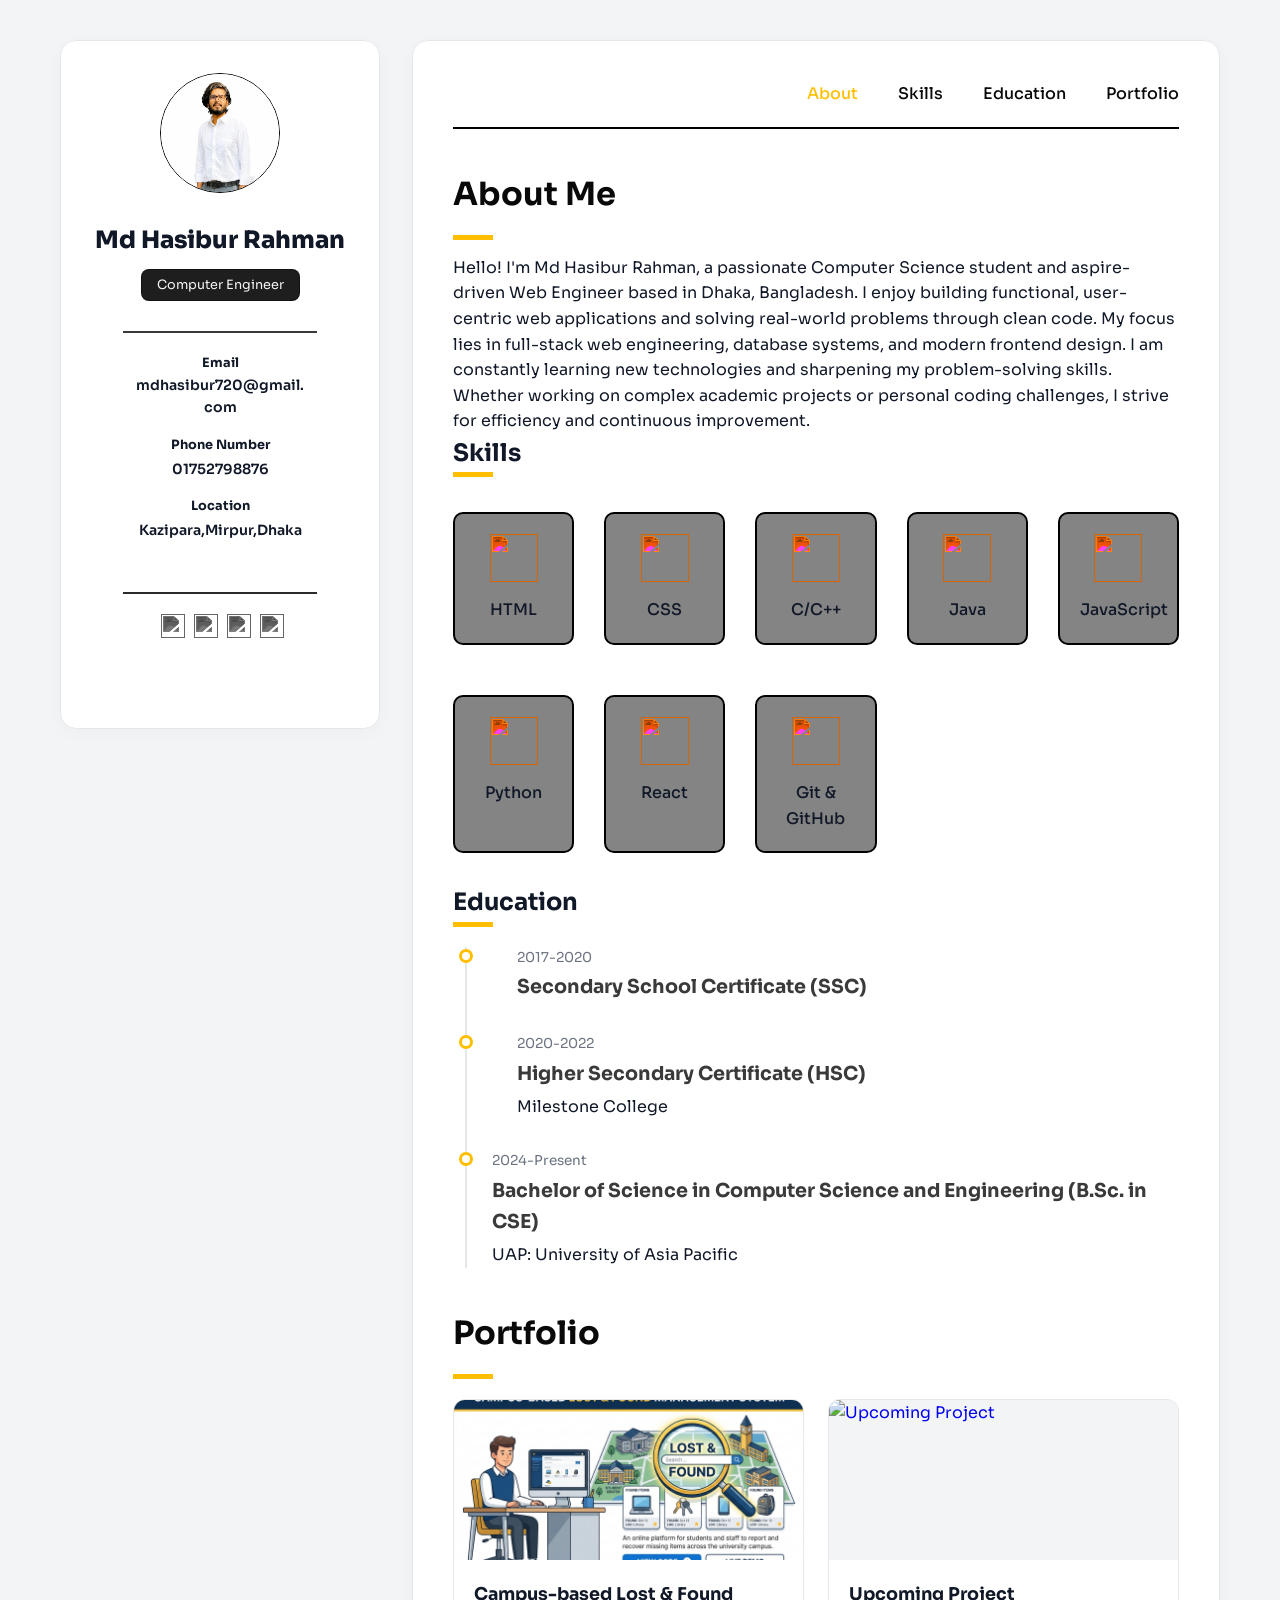
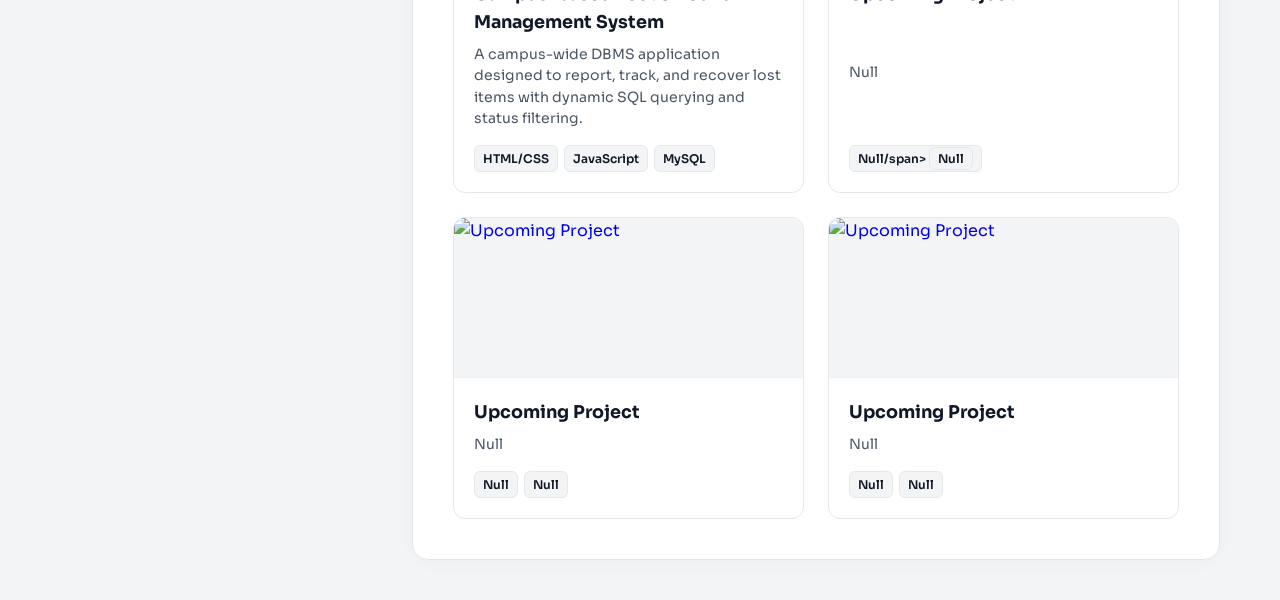
==== index.html @ e1d192c6 "Rename portfolio.html to index.html" ====
<!DOCTYPE html>
<html lang="en">
<head>
    <meta charset="UTF-8">
    <meta name="viewport" content="width=device-width, initial-scale=1.0">
    <title>Profile portfolio </title>
    <link rel="stylesheet" href="portfolio.css">
    <link href="https://fonts.googleapis.com/css2?family=Outfit:wght@400;600&family=Sora:wght@400;600&family=Space+Grotesk:wght@400;600&display=swap" rel="stylesheet">
</head>
<body>
  <div class="main-container">
  
  <!-- Sidebar Content -->
          <div class="sidebar">
            <!-- profile -->
             <div class="profile">
                <img src="myPhoto.jpeg" alt="My Photo">
                <h2>Md Hasibur Rahman </h2>
                <p>Computer Engineer</p>
               
             </div>
              <!-- contact -->
                 <div class="contact">
                    <div class="email">
                        <h3 class="lable">Email</h3>
                        <a href="mailto:mdhasibur720@gmail.com" class="value">mdhasibur720@gmail.com</a>
                    </div>
                     <div class="phone">
                        <h3 class="lable">Phone Number</h3>
                        <a href="tel:01752798876" class="value">01752798876</a>
                     </div>
                      <div class="location">
                        <h3 class="lable">Location</h3>
                        <p  class="value"  >Kazipara,Mirpur,Dhaka</p>
                      </div>
                    
                 </div>
                 <!--  -->
                 <div class="social">
                     <a href="https://www.linkedin.com/in/md-hasibur-rahman-11b45240b/" ><img src="https://encrypted-tbn0.gstatic.com/images?q=tbn:ANd9GcRs42TeO2LyTDuE3f8bmLB1W-jreAh4IgCcf4HkW2pc8A&s=10" alt=""></a>

                    <a href="https://github.com/mdhasib72" ><img src="https://simpleicons.org/icons/github.svg" alt=""></a>

                    <a href="https://www.instagram.com/rahman_ha_sib/" ><img src="https://simpleicons.org/icons/instagram.svg" alt=""></a>

                    <a href="https://www.facebook.com/mahammad.hasib007/" ><img src="https://simpleicons.org/icons/facebook.svg" alt=""></a>


                 </div>
   
          </div>

  <!-- Main Content Area -->
            <main class="main-content">
                <!-- navigation -->
                 <div id="navigation"> <nav> 
                    
                <a href="#about" class="active">About</a>
                <a href="#skills">Skills</a>
                <a href="#education">Education</a>
                <a href="#portfolio">Portfolio</a>
                </nav>
            </div>
                





                 <!-- about me  -->
                  <div id="about-me"></div>
                  <h2 class="heading">About Me</h2>
                  <div class="line"></div>
                  <p class="Content" >Hello! I'm Md Hasibur Rahman, a passionate Computer Science student and aspire-driven Web Engineer based in Dhaka, Bangladesh. I enjoy building functional, user-centric web applications and solving real-world problems through clean code.

My focus lies in full-stack web engineering, database systems, and modern frontend design. I am constantly learning new technologies and sharpening my problem-solving skills. Whether working on complex academic projects or personal coding challenges, I strive for efficiency and continuous improvement.</p>


                  <!-- skill -->
                   <div id="skills">
                    <h2>Skills</h2>
        
                    <div class="line"></div>
                    <div class="grid-container">
                        <div class="item">
                            <img src="https://simpleicons.org/icons/html5.svg" alt="">
                            <h3>HTML</h3>
                        </div>
                            <div class="item">
                            <img src="https://simpleicons.org/icons/css.svg" alt="">
                            <h3>CSS</h3>
                        </div>
                            <div class="item">
                            <img src="https://simpleicons.org/icons/c.svg" alt="">
                            <h3>C/C++</h3>
                        </div>
                            <div class="item">
                            <img src="https://img.icons8.com/?size=100&id=2572&format=png" alt="">
                            <h3>Java</h3>
                        </div>
                            <div class="item">
                            <img src="https://simpleicons.org/icons/javascript.svg" alt="">
                            <h3>JavaScript</h3>
                        </div>
                            <div class="item">
                            <img src="https://simpleicons.org/icons/python.svg" alt="">
                            <h3>Python</h3>
                        </div>
                            <div class="item">
                            <img src="https://simpleicons.org/icons/react.svg" alt="">
                            <h3>React</h3>
                        </div>
                            <div class="item">
                            <img src="https://simpleicons.org/icons/git.svg" alt="">
                            <h3>Git & GitHub</h3>
                        </div>
                    </div>



                   </div>







                       <!-- education -->
                        <div id="education"></div>
                          <h2>Education</h2>
        
                    <div class="line"></div>
                    <div class="edtech">
                        
                      <div class="edschool">
                        <div class="year">2017-2020</div>
                        <h3 class="degree"> Secondary School Certificate (SSC)</h3>
                        <p class="College"></p>
                          <div class="goal"></div>
                        
                      </div>
                      <div class="edcollege">
                        <div class="year">2020-2022</div>
                        <h3 class="degree">Higher Secondary Certificate (HSC) </h3>
                        <p class="College">Milestone College</p>
                        <p class="work"></p>
                        <div class="goal"></div>

                      </div>
                      <div class="edvarsity">
                        <div class="goal"></div>
                        <div class="year">2024-Present</div>
                        <h3 class="degree">Bachelor of Science in Computer Science and Engineering (B.Sc. in CSE)</h3>
                        <p class="College">UAP: University of Asia Pacific</p>
                        <p class="work"></p>
                        <div class="liner"></div>
                      </div>
                    </div>



                   <!-- portfolio -->
                    <!-- <div id="portfolio"></div>
                      <h2>Portfolio</h2>
        
                    <div class="line"></div>
                    <div class="project-container">
                        <div class="project"></div>
                         <div class="project"></div>
                         <div class="project"></div>
                          <div class="project"></div>


                    </div> -->
<!-- portfolio section -->
<div id="portfolio">
  <h2 class="heading">Portfolio</h2>
  <div class="line"></div>

  <div class="project-container">
    
    <!-- Card 1: Active Project (Campus Lost & Found System) -->
    <a href="https://github.com/mdhasib72" target="_blank" class="project-card">
      <div class="card-img-wrapper">
        <img src="lost&found.jpg" alt="Campus Lost & Found System">
      </div>
      <div class="project-content">
        <h3>Campus-based Lost & Found Management System</h3>
        <p>A campus-wide DBMS application designed to report, track, and recover lost items with dynamic SQL querying and status filtering.</p>
        <div class="tech-stack">
          <span>HTML/CSS</span>
          <span>JavaScript</span>
          <span>MySQL</span>
        </div>
      </div>
    </a>

    <!-- Card 2: Upcoming Project -->
    <a href="https://github.com/mdhasib72" target="_blank" class="project-card">
      <div class="card-img-wrapper">
        <img src="your-image-2.jpg" alt="Upcoming Project">
      </div>
      <div class="project-content">
        <h3>Upcoming Project</h3>
        <p>Null</p>
        <div class="tech-stack">
          <span>Null/span>
          <span>Null</span>
        </div>
      </div>
    </a>

    <!-- Card 3: Upcoming Project -->
    <a href="https://github.com/mdhasib72" target="_blank" class="project-card">
      <div class="card-img-wrapper">
        <img src="your-image-3.jpg" alt="Upcoming Project">
      </div>
      <div class="project-content">
        <h3>Upcoming Project</h3>
        <p>Null</p>
        <div class="tech-stack">
          <span>Null</span>
          <span>Null</span>
        </div>
      </div>
    </a>

    <!-- Card 4: Upcoming Project -->
    <a href="https://github.com/mdhasib72" target="_blank" class="project-card">
      <div class="card-img-wrapper">
        <img src="your-image-4.jpg" alt="Upcoming Project">
      </div>
      <div class="project-content">
        <h3>Upcoming Project</h3>
        <p>Null</p>
        <div class="tech-stack">
          <span>Null</span>
          <span>Null</span>
        </div>
      </div>
    </a>

  </div>
</div>





            </div>

</div>




</body>
</html>
---- portfolio.css ----
*{
padding: 0%;
margin: 0%;
box-sizing: border-box;



}
body {
  background-color: #f3f4f6;
  font-family: 'Sora', 'Inter', sans-serif;
  color: #111827;
  line-height: 1.6;
  margin: 0;
  padding: 0;
}





/* Parent Grid Container */
.main-container {
  display: grid;
  grid-template-columns: 320px 1fr; 
  gap: 32px; /* Side by side space */
  max-width: 1200px;
  margin: 0 auto;
  padding: 40px 20px;
  align-items: start; /* Upore perfect alignment rakhar jonno */
}

/* Left Sidebar */
.sidebar {
    height: fit-content;
  background-color: #ffffff;
  padding: 32px ;
  border-radius: 16px;
  border: 1px solid #e5e7eb;
  box-shadow: 0 4px 20px -2px rgba(0, 0, 0, 0.03);
  
  position: sticky;
  top: 40px;
  
}

/* Right Main Content */
.main-content {
       min-height: 90vh;
       height: auto;
  background-color: #ffffff;
  padding: 40px;
  border-radius: 16px;
  border: 1px solid #e5e7eb;
  box-shadow: 0 4px 20px -2px rgba(0, 0, 0, 0.03);
}
.profile{

    text-align: center;
}
.profile img {
height: 120px;
width: 120px;
border-radius: 50%;
border: 1px solid black;


}
.contact{
margin: 30px;
border-top: 2px solid #3a3a3a;
padding: 20px;
text-align: center;
padding-left: 10px;  
  padding-right: 10px;
}
.profile h2{
font-size: 1.5rem;
font-weight: 800;
margin-top:20px ;
color: #111827;




}
.profile p{

background-color: #1e1e1e;
padding: 5px 15px ;
color: #f5f5f5;
border: 1px solid rgba(0, 0, 0, 0.401);
border-radius:8px ;
font-size: 0.8rem;
display: inline-block;
margin-top: 10px;



}
.lable{
    font-weight: 500px;
    font-size: 0.8rem;
    color: #111827;

}
.value{
color: #111827;
  font-size: 0.88rem;
  font-weight: 600;
  text-decoration: none;
  display: inline-block; 
  word-break: break-word; 
  margin: 0 auto;
}
.email,.phone{
    margin-bottom: 15px;
}

/* social */
.social{
margin: 30px;
border-top: 2px solid #2d2a2a;
padding: 20px;
text-align: center;



}
.social img{
height: 24px;
width: 24px;
margin-left: 5px ;
filter: grayscale(1) invert(0.7);
transition: filter 0.3s ease;


}
.social img:hover{
    filter: grayscale(0) invert(0);

}
/* main-content */


/* navigation */



#navigation{
border-bottom: 2px solid black;
margin-bottom: 20px ;
padding-bottom: 20px;


}
nav{
    display: flex;
    justify-content: flex-end;
    gap: 40px;
   

}
nav a{
    text-decoration: none;
    color: #090909;
    font-weight: 500;
transition: color 0.3s ease;


}

.active, nav a:hover{
    color: #ffbf00;
}
/* about me  */
.heading{
    color: #090909;
    font-size: 2rem;
    margin-bottom: 15px;
}
.line{
    width: 40px;
    height: 5px;
    background-color: #ffbf00;
    margin-bottom: 15px;
}
.content{

text-align: justify;
color: #111827;

}
#about-me{
    margin-bottom: 40px;

}

/* skills */
.grid-container{
display: grid;
grid-template-columns: repeat(auto-fit , minmax(120px,1fr));
gap: 30px;

}
.item{
padding: 20px;
border: 2px solid black;
border-radius: 10px;
background-color: #1e1e1e8b;
text-align: center;
margin-top: 20px;
transition: transform 0.3s ease ,  box-shadow 0.3 ease;

}
.item img{
    height:48px ;
    width: 48px ;
    filter: invert(75%) sepia(50%) saturate(1000%) hue-rotate(350deg) brightness(110%) contrast(110%);
    margin-bottom: 15px;
}
.item h3{
font-size: 1rem;
font-weight: 500;

}
.item:hover{
    transform: scale(1.1);
    box-shadow: 0px 0px 10px 5px rgba(0, 0, 0, 0.283);
}
/* education */
#education{
    margin-top: 30px;
}
.edtech{
position: relative;
border-left: 2px solid #e5e7eb;
  margin-left: 12px;
  padding-left: 25px;
  margin-top: 20px;

}
.year{
font-size: 0.85rem;
  color: #6b7280;
  margin-bottom: 4px;


}
.degree{
color: #3a3a3a;
font-size: 1.2rem;
margin-bottom: 5px;

    
}
.collage{
  font-style: italic;
  color: #4b5563;
  font-size: 0.95rem;
}
.learning{
    color: #1e1e1e;
}
.edschool , .edcollege{
    margin-bottom: 30px;
    position: relative;
    padding-left: 25px;


}
.goal{
height: 14px;
  width: 14px;
  background-color: #ffffff;
  border: 3px solid #ffbf00;
  border-radius: 50%;
  position: absolute;
  top: 2px;
  left: -33px; 
  z-index: 5;

}
.liner{
    width: 2px;
    position: absolute;


}
.edschool, .edcollege, .edvarsity {
  position: relative;
  margin-bottom: 30px;
}
.edvarsity {
  margin-bottom: 0;
}
.project-container{
    display: grid;
    grid-template-columns: 1fr 1fr ;
    gap: 25px;
}








/* portfolio */
#portfolio {
  margin-top: 40px;
}

/* 2x2 Grid Container */
.project-container {
  display: grid;
  grid-template-columns: repeat(auto-fit, minmax(260px, 1fr));
  gap: 24px;
  margin-top: 20px;
}

.project-card {
  background-color: #ffffff;
  border: 1px solid #e5e7eb;
  border-radius: 12px;
  overflow: hidden; 
  text-decoration: none; 
  display: flex;
  flex-direction: column;
  transition: transform 0.3s ease, border-color 0.3s ease, box-shadow 0.3s ease;
}

.project-card:hover {
  transform: translateY(-5px);
  border-color: #ffbf00;
  box-shadow: 0 10px 20px -5px rgba(0, 0, 0, 0.08);
}

.card-img-wrapper {
  width: 100%;
  height: 160px;
  background-color: #f3f4f6; 
  overflow: hidden;
}

.card-img-wrapper img {
  width: 100%;
  height: 100%;
  object-fit: cover;
  transition: transform 0.3s ease;
}

.project-card:hover .card-img-wrapper img {
  transform: scale(1.05);
}

.project-content {
  padding: 20px;
  display: flex;
  flex-direction: column;
  justify-content: space-between;
  flex-grow: 1;
}

.project-content h3 {
  font-size: 1.1rem;
  font-weight: 700;
  color: #111827;
  margin-bottom: 8px;
}

.project-content p {
  font-size: 0.88rem;
  color: #4b5563;
  line-height: 1.5;
  margin-bottom: 16px;
}

.tech-stack {
  display: flex;
  flex-wrap: wrap;
  gap: 6px;
}

.tech-stack span {
  background-color: #f3f4f6;
  color: #111827;
  font-size: 0.75rem;
  font-weight: 600;
  padding: 3px 8px;
  border-radius: 6px;
  border: 1px solid #e5e7eb;
}
@media screen and (max-width: 1200px) {
    .main-container{
        grid-template-columns: 1fr;
        padding: auto;
    }
    .sidebar{
        position: static;
        height: auto;
    }
    
}
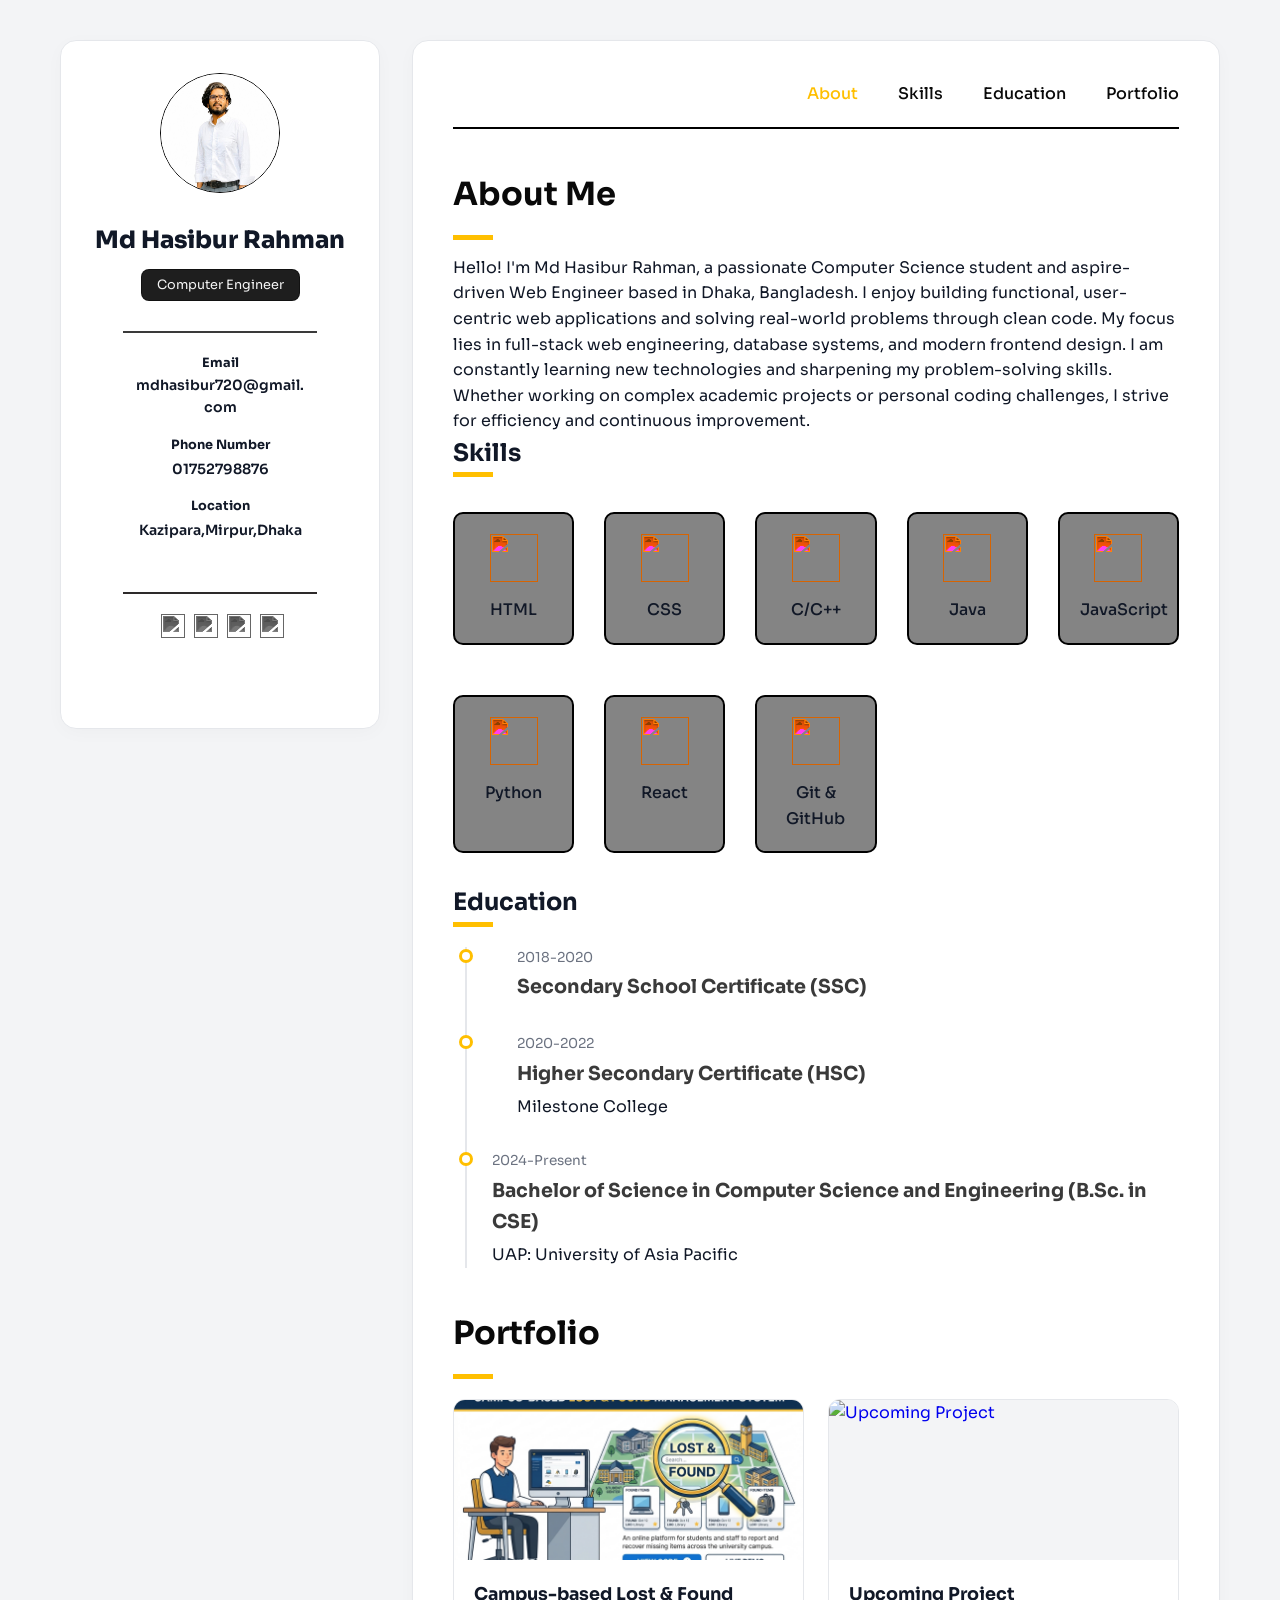
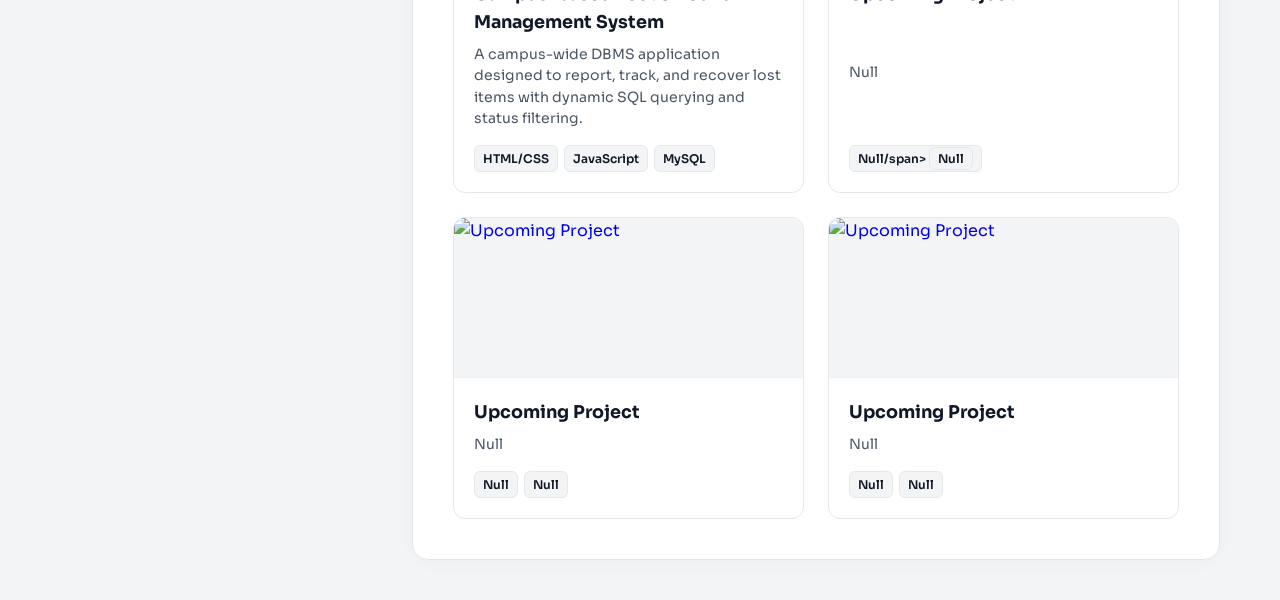
==== commit fba2d603: "Fix HTML formatting and structure" ====
--- a/index.html
+++ b/index.html
@@ -134,7 +134,7 @@
                     <div class="edtech">
                         
                       <div class="edschool">
-                        <div class="year">2017-2020</div>
+                        <div class="year">2018-2020</div>
                         <h3 class="degree"> Secondary School Certificate (SSC)</h3>
                         <p class="College"></p>
                           <div class="goal"></div>
--- a/portfolio.css
+++ b/portfolio.css
@@ -392,14 +392,36 @@
   border-radius: 6px;
   border: 1px solid #e5e7eb;
 }
-@media screen and (max-width: 1200px) {
-    .main-container{
-        grid-template-columns: 1fr;
-        padding: auto;
-    }
-    .sidebar{
-        position: static;
-        height: auto;
-    }
-    
-}
+/* Mobile Responsive Improvements */
+@media screen and (max-width: 768px) {
+  .main-container {
+    grid-template-columns: 1fr;
+    padding: 16px 12px;
+    gap: 20px;
+  }
+
+  .sidebar {
+    position: static;
+    padding: 20px 16px;
+  }
+
+  .main-content {
+    padding: 24px 16px;
+  }
+
+  .contact, .social {
+    margin: 15px 0;
+    padding: 12px 0;
+  }
+
+  nav {
+    justify-content: center;
+    gap: 16px;
+    flex-wrap: wrap;
+  }
+
+  .grid-container {
+    grid-template-columns: repeat(2, 1fr);
+    gap: 12px;
+  }
+}
